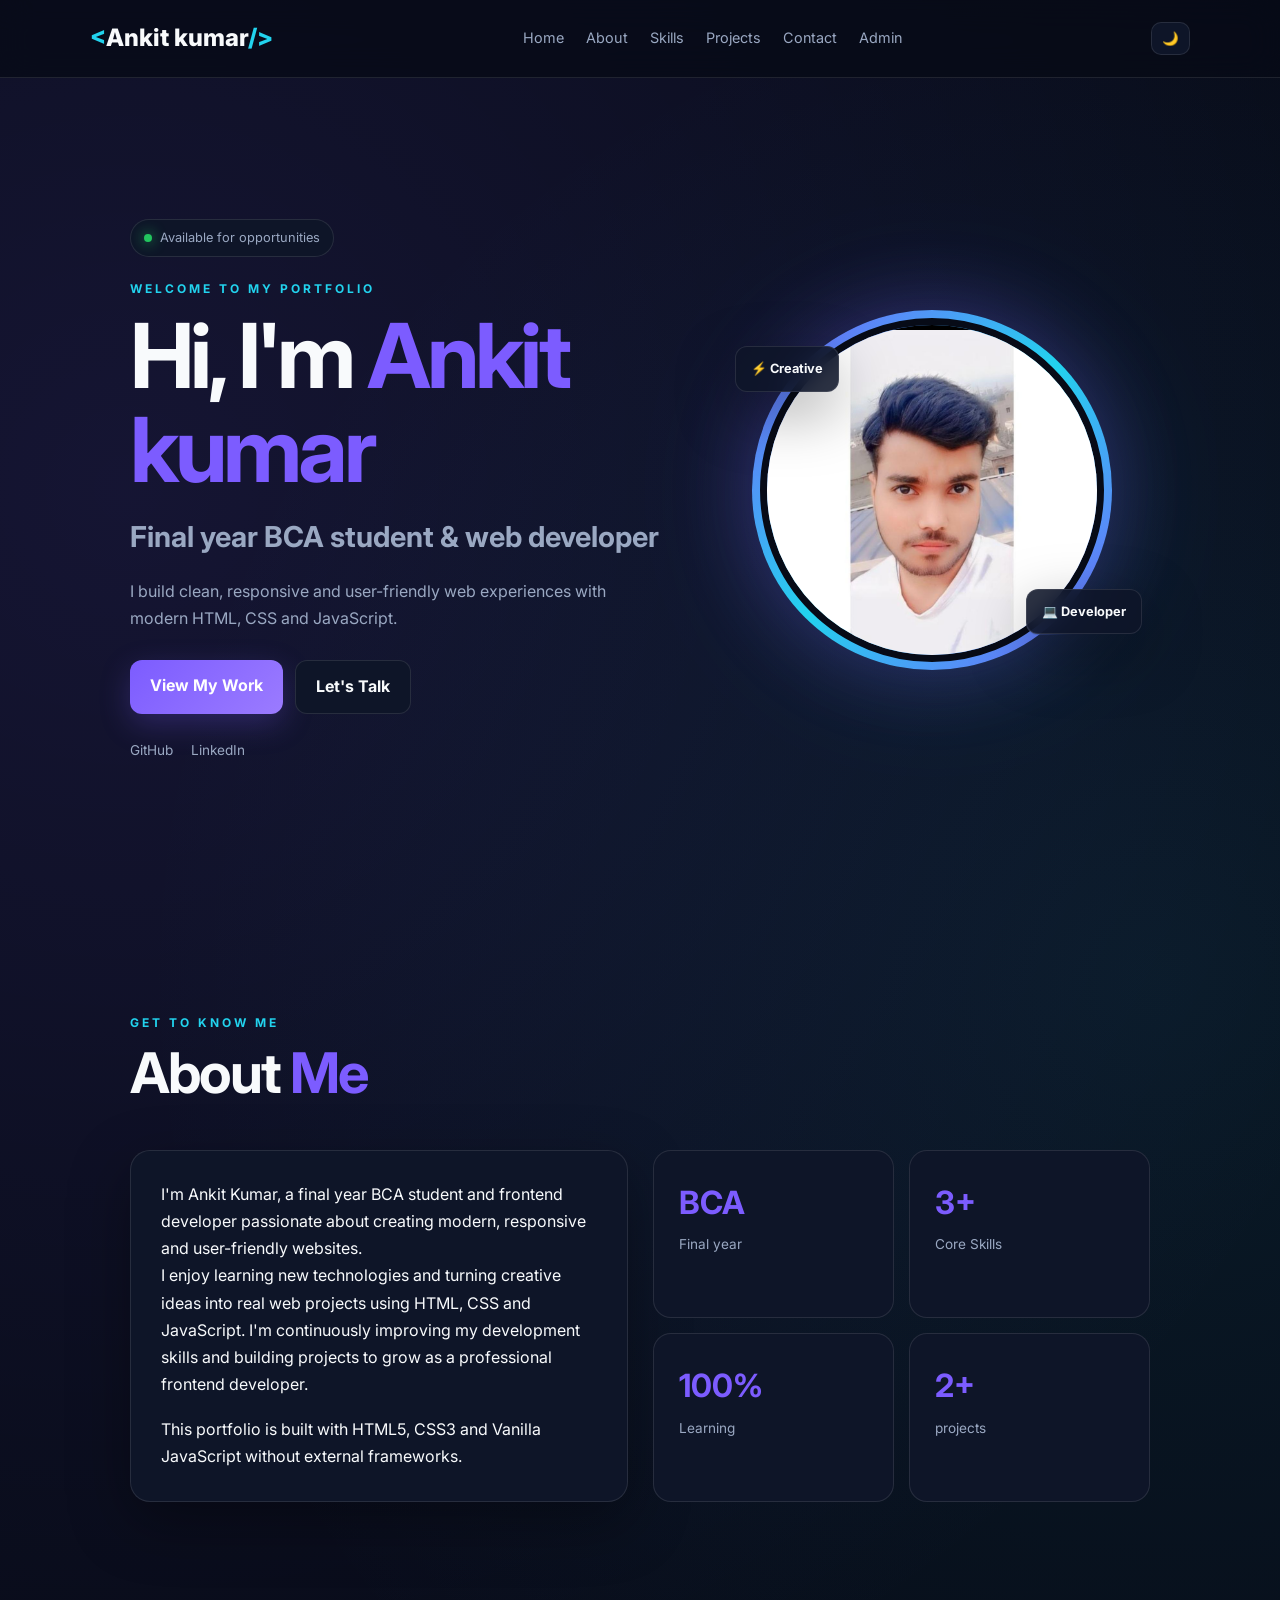
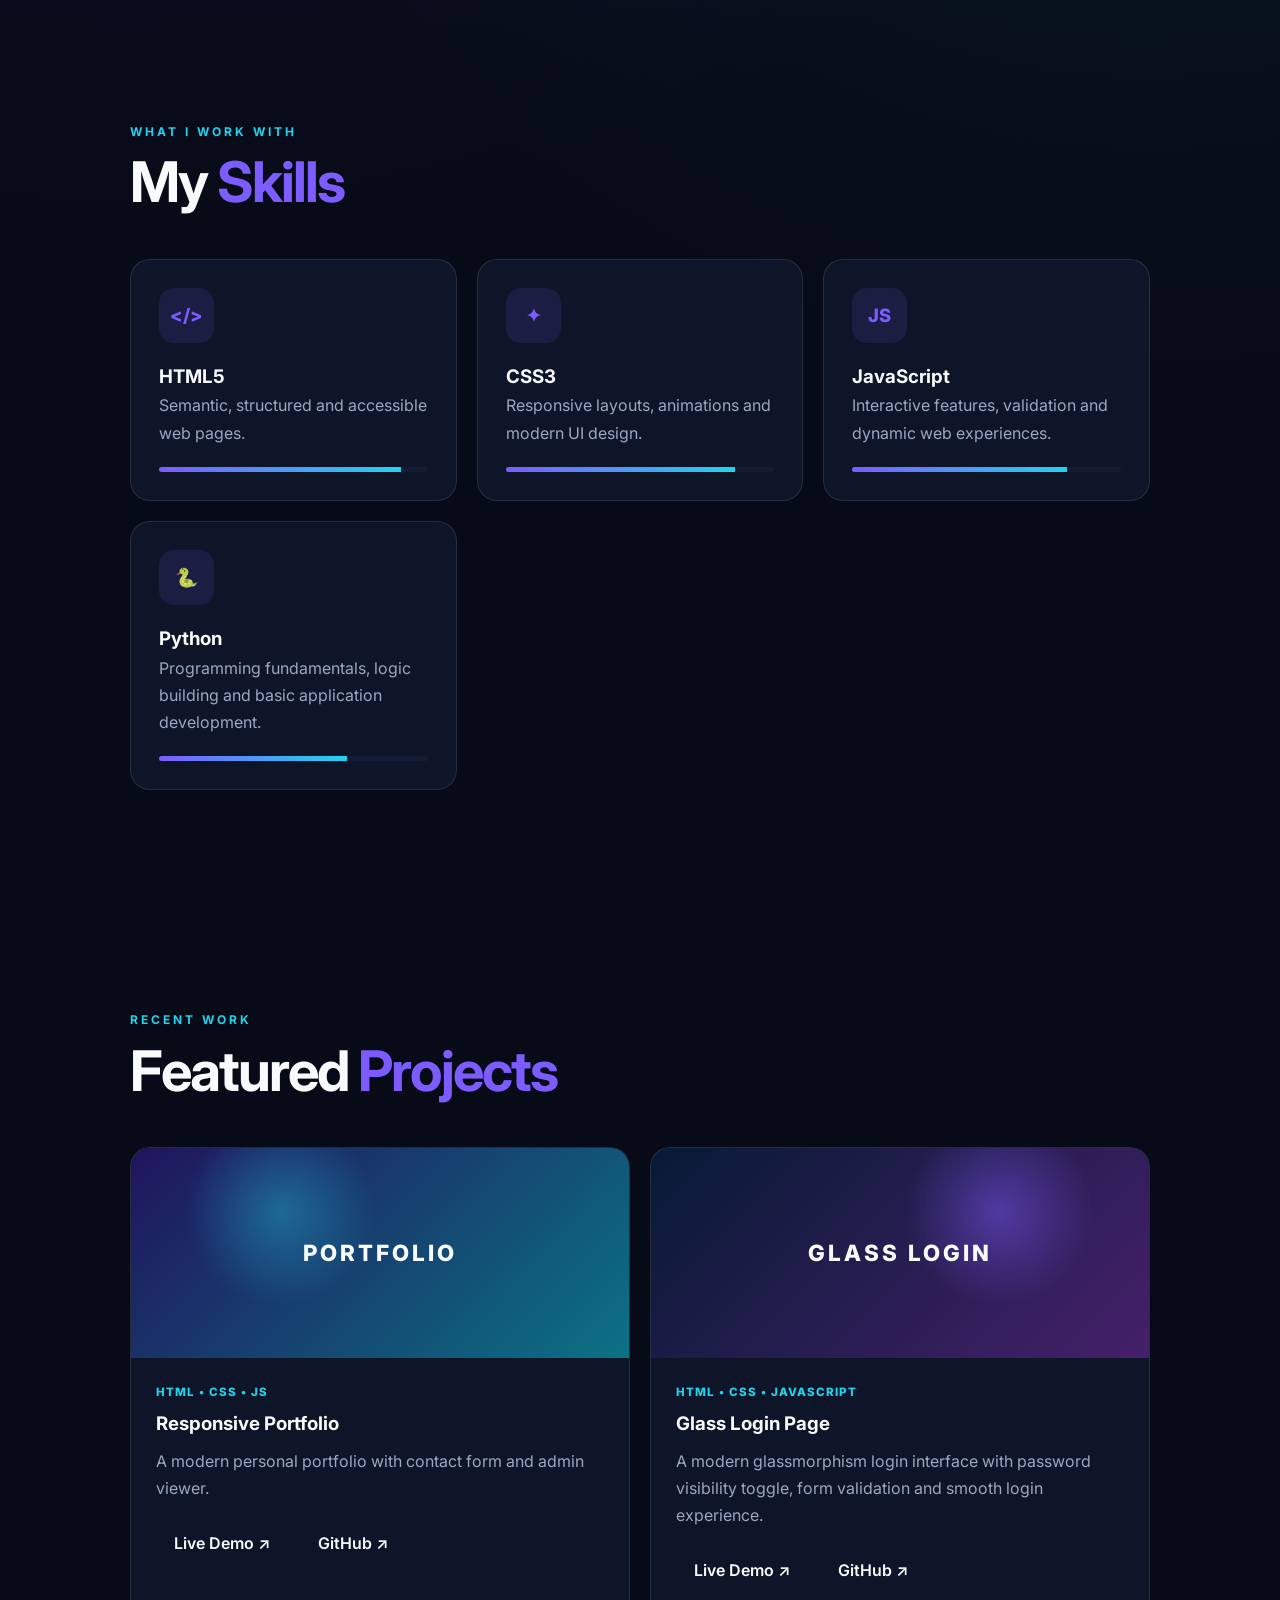
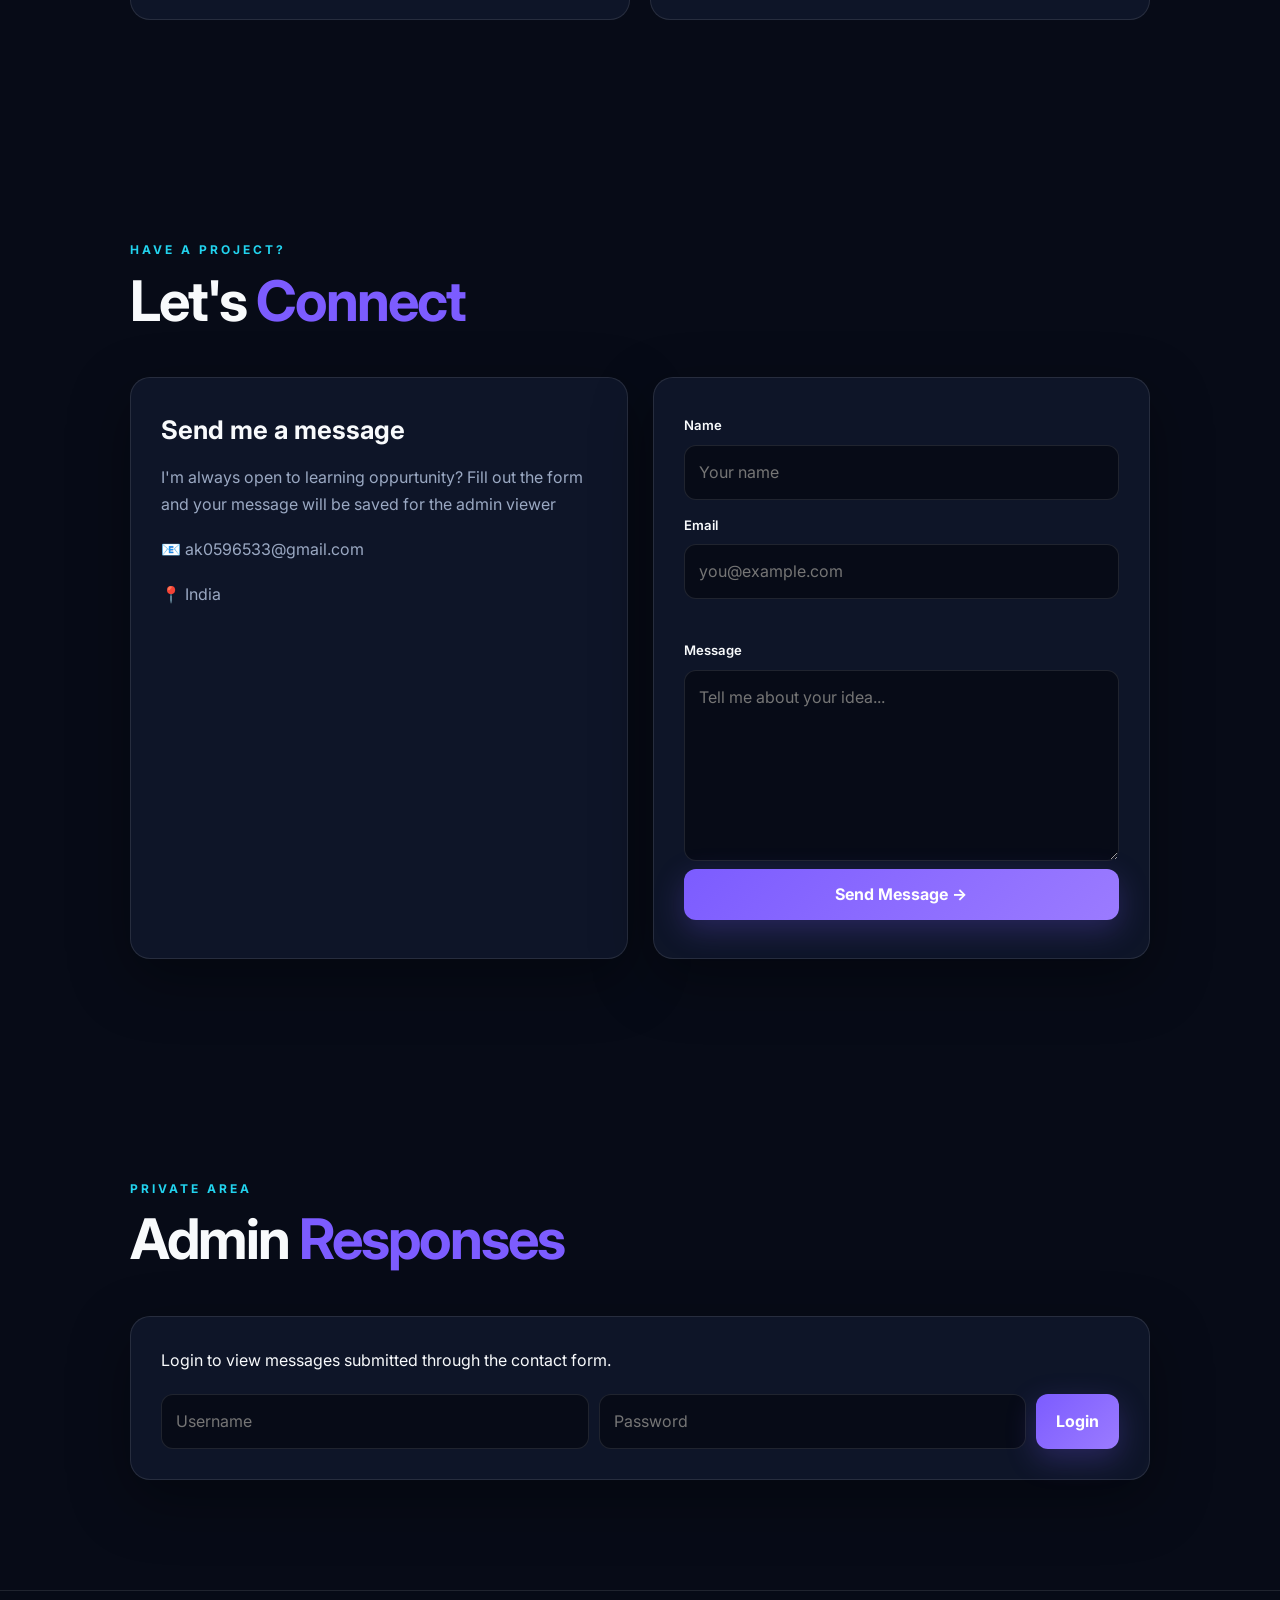
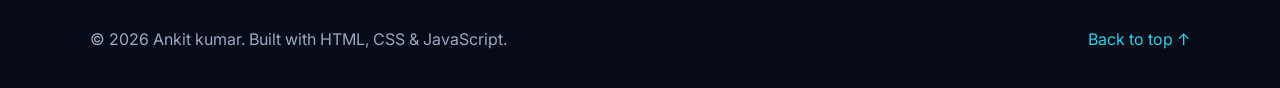
==== index.html @ 6ed2fd3e "Fix HTML encoding issues in index.html" ====
<!DOCTYPE html>
<html lang="en">
<head>
  <meta charset="UTF-8">
  <meta name="viewport" content="width=device-width, initial-scale=1.0">
  <meta name="description" content="Professional personal portfolio website">
  <title>Ankit's | Portfolio</title>

  <link rel="preconnect" href="https://fonts.googleapis.com">
  <link rel="preconnect" href="https://fonts.gstatic.com" crossorigin>

  <link href="https://fonts.googleapis.com/css2?family=Inter:wght@400;500;600;700;800&display=swap" rel="stylesheet">

  <link rel="stylesheet" href="style.css">
</head>

<body>

  <div class="progress-bar" id="progressBar"></div>

  <!-- NAVBAR -->
  <header class="navbar">

    <a href="#home" class="logo">
      <span>&lt;</span>Ankit kumar<span>/&gt;</span>
    </a>

    <nav id="navMenu">
      <a href="#home">Home</a>
      <a href="#about">About</a>
      <a href="#skills">Skills</a>
      <a href="#projects">Projects</a>
      <a href="#contact">Contact</a>
      <a href="#admin">Admin</a>
    </nav>

    <div class="nav-actions">
      <button id="themeToggle" class="icon-btn">🌙</button>
      <button id="menuToggle" class="menu-btn">☰</button>
    </div>

  </header>


  <main>

    <!-- HERO -->
    <section id="home" class="hero section-reveal">

      <div class="hero-content">

        <div class="status-pill">
          <span></span>
          Available for opportunities
        </div>

        <p class="eyebrow">
          WELCOME TO MY PORTFOLIO
        </p>

        <h1>
          Hi, I'm <span>Ankit kumar</span>
        </h1>

        <h2>
          Final year BCA student & web developer
        </h2>

        <p class="hero-text">
          I build clean, responsive and user-friendly web experiences
          with modern HTML, CSS and JavaScript.
        </p>

        <div class="hero-buttons">

          <a href="#projects" class="btn primary">
            View My Work
          </a>

          <a href="#contact" class="btn secondary">
            Let's Talk
          </a>

        </div>

        <div class="socials">
          <a href="https://github.com/ak0596533-ux" target="_blank" rel="noopener noreferrer">
    GitHub
  </a>

  <a href="https://www.linkedin.com/in/ankit-kumar-90a5982a2/" target="_blank" rel="noopener noreferrer">
    LinkedIn
  </a>
        </div>

      </div>


      <!-- PROFILE IMAGE -->
      <div class="hero-image-wrap">

        <div class="glow"></div>

        <div class="image-ring">

          <img
            src="profile.jpeg"
            alt="Profile photo"
            onerror="this.style.display='none';this.parentElement.classList.add('photo-placeholder')"
          >

          <div class="placeholder-text">
            YOUR<br>PHOTO
          </div>

        </div>

        <div class="floating-card card-one">
          ⚡ Creative
        </div>

        <div class="floating-card card-two">
          💻 Developer
        </div>

      </div>

    </section>


    <!-- ABOUT -->
    <section id="about" class="section section-reveal">

      <div class="section-heading">

        <p class="eyebrow">
          GET TO KNOW ME
        </p>

        <h2>
          About <span>Me</span>
        </h2>

      </div>


      <div class="about-grid">

        <div class="about-card">

          <p>
            I'm Ankit Kumar, a final year BCA student and frontend
  developer passionate about creating modern, responsive
  and user-friendly websites.
          </p>
             I enjoy learning new technologies and turning creative
  ideas into real web projects using HTML, CSS and
  JavaScript. I'm continuously improving my development
  skills and building projects to grow as a professional
  frontend developer.
          <p>
            This portfolio is built with HTML5, CSS3 and Vanilla
            JavaScript without external frameworks.
          </p>

        </div>


        <div class="stats">

          <div class="stat-card">
            <strong>BCA</strong>
            <span>Final year</span>
          </div>

          <div class="stat-card">
            <strong>3+</strong>
            <span>Core Skills</span>
          </div>

          <div class="stat-card">
            <strong>100%</strong>
            <span>Learning</span>
          </div>

          <div class="stat-card">
            <strong>2+</strong>
            <span>projects</span>
          </div>

        </div>

      </div>

    </section>


    <!-- SKILLS -->
    <section id="skills" class="section section-reveal">

      <div class="section-heading">

        <p class="eyebrow">
          WHAT I WORK WITH
        </p>

        <h2>
          My <span>Skills</span>
        </h2>

      </div>


      <div class="skills-grid">

  <article class="skill-card">

    <div class="skill-icon">
      &lt;/&gt;
    </div>

    <h3>HTML5</h3>

    <p>
      Semantic, structured and accessible web pages.
    </p>

    <div class="skill-bar">
      <span style="width:90%"></span>
    </div>

  </article>


  <article class="skill-card">

    <div class="skill-icon">
      ✦
    </div>

    <h3>CSS3</h3>

    <p>
      Responsive layouts, animations and modern UI design.
    </p>

    <div class="skill-bar">
      <span style="width:85%"></span>
    </div>

  </article>


  <article class="skill-card">

    <div class="skill-icon">
      JS
    </div>

    <h3>JavaScript</h3>

    <p>
      Interactive features, validation and dynamic web experiences.
    </p>

    <div class="skill-bar">
      <span style="width:80%"></span>
    </div>

  </article>


  <article class="skill-card">

    <div class="skill-icon">
      🐍
    </div>

    <h3>Python</h3>

    <p>
      Programming fundamentals, logic building and basic application development.
    </p>

    <div class="skill-bar">
      <span style="width:70%"></span>
    </div>


</article>

      </div>

    </section>


    <!-- PROJECTS -->
    <section id="projects" class="section section-reveal">

      <div class="section-heading">

        <p class="eyebrow">
          RECENT WORK
        </p>

        <h2>
          Featured <span>Projects</span>
        </h2>

      </div>


      <div class="projects-grid">

        <article class="project-card">

          <div class="project-visual portfolio-visual">
            <span>PORTFOLIO</span>
          </div>

          <div class="project-info">

            <p class="project-tag">
              HTML • CSS • JS
            </p>

            <h3>
              Responsive Portfolio
            </h3>

            <p>
              A modern personal portfolio with contact form
              and admin viewer.
            </p>
            <div class="project-links">
  <a href="Glass-login/index.html" class="project-btn">Live Demo ↗</a>
  <a href="https://github.com/ak0596533-ux" class="project-btn">GitHub ↗</a>
</div>

          </div>

        </article>


        <article class="project-card">

  <div class="project-visual contact-visual">
    <span>GLASS LOGIN</span>
  </div>

  <div class="project-info">

    <p class="project-tag">
      HTML • CSS • JAVASCRIPT
    </p>

    <h3>
      Glass Login Page
    </h3>

    <p>
      A modern glassmorphism login interface with
      password visibility toggle, form validation
      and smooth login experience.
    </p>
    <div class="project-links">
  <a href="Glass-login/index.html" class="project-btn">Live Demo ↗</a>
  <a href="https://github.com/ak0596533-ux" class="project-btn">GitHub ↗</a>
</div>

  </div>
        </article>

      </div>

    </section>


    <!-- CONTACT -->
    <section id="contact" class="section section-reveal">

      <div class="section-heading">

        <p class="eyebrow">
          HAVE A PROJECT?
        </p>

        <h2>
          Let's <span>Connect</span>
        </h2>

      </div>


      <div class="contact-grid">

        <div class="contact-copy">

          <h3>
            Send me a message
          </h3>

          <p>
            I'm always open to learning oppurtunity?
            Fill out the form and your message will be
            saved for the admin viewer
            
            
          </p>

          <div class="contact-detail">
            📧 ak0596533@gmail.com
          </div>

          <div class="contact-detail">
            📍 India
          </div>

        </div>


        <form id="contactForm" class="contact-form">

          <label for="name">
            Name
          </label>

          <input
            id="name"
            type="text"
            placeholder="Your name"
            required
          >


          <label for="email">
            Email
          </label>

          <input
            id="email"
            type="email"
            placeholder="you@example.com"
            required
          >

          <small id="emailError"></small>


          <label for="message">
            Message
          </label>

          <textarea
            id="message"
            rows="6"
            placeholder="Tell me about your idea..."
            required
          ></textarea>


          <button
            class="btn primary"
            type="submit"
          >
            Send Message →
          </button>

          <p
            id="formStatus"
            class="status-message"
          ></p>

        </form>

      </div>

    </section>


    <!-- ADMIN -->
    <section id="admin" class="section section-reveal">

      <div class="section-heading">

        <p class="eyebrow">
          PRIVATE AREA
        </p>

        <h2>
          Admin <span>Responses</span>
        </h2>

      </div>


      <div id="loginBox" class="admin-box">

        <p>
          Login to view messages submitted through
          the contact form.
        </p>

        <div class="admin-form">

          <input
            id="username"
            type="text"
            placeholder="Username"
          >

          <input
            id="password"
            type="password"
            placeholder="Password"
          >

          <button
            id="loginBtn"
            class="btn primary"
          >
            Login
          </button>

        </div>

        <p
          id="loginStatus"
          class="status-message"
        ></p>

      </div>


      <div
        id="responses"
        class="responses hidden"
      ></div>

    </section>

  </main>


  <footer>

    <p>
      © 2026 Ankit kumar. Built with HTML, CSS & JavaScript.
    </p>

    <a href="#home">
      Back to top ↑
    </a>

  </footer>


  <script src="script.js"></script>

</body>
</html>
---- style.css ----
* {
  margin: 0;
  padding: 0;
  box-sizing: border-box;
}


:root {

  --bg: #070b17;
  --surface: #0e1528;
  --surface2: #121c34;

  --text: #f8fafc;
  --muted: #9aa8c2;

  --primary: #7c5cff;
  --secondary: #22d3ee;

  --border: rgba(255,255,255,.10);

  --shadow:
    0 20px 60px rgba(0,0,0,.35);

}


body.light {

  --bg: #f5f7fb;
  --surface: #ffffff;
  --surface2: #eef2ff;

  --text: #172033;
  --muted: #64748b;

  --border: rgba(15,23,42,.10);

  --shadow:
    0 20px 60px rgba(15,23,42,.12);

}


html {
  scroll-behavior: smooth;
}


body {

  font-family:
    "Inter",
    Arial,
    sans-serif;

  background:

    radial-gradient(
      circle at 10% 10%,
      rgba(124,92,255,.12),
      transparent 30%
    ),

    radial-gradient(
      circle at 90% 20%,
      rgba(34,211,238,.08),
      transparent 25%
    ),

    var(--bg);

  color: var(--text);

  line-height: 1.7;

  overflow-x: hidden;

}


a {
  color: inherit;
}


/* PROGRESS BAR */

.progress-bar {

  position: fixed;

  top: 0;
  left: 0;

  height: 3px;

  width: 0;

  background:
    linear-gradient(
      90deg,
      var(--primary),
      var(--secondary)
    );

  z-index: 1000;

}


/* NAVBAR */

.navbar {

  position: sticky;

  top: 0;

  z-index: 100;

  display: flex;

  align-items: center;

  justify-content: space-between;

  gap: 25px;

  padding: 18px 7%;

  background:
    rgba(7,11,23,.78);

  backdrop-filter:
    blur(16px);

  border-bottom:
    1px solid var(--border);

}


.light .navbar {

  background:
    rgba(255,255,255,.82);

}


.logo {

  text-decoration: none;

  font-size: 1.5rem;

  font-weight: 800;

}


.logo span {
  color: var(--secondary);
}


nav {

  display: flex;

  gap: 22px;

}


nav a {

  text-decoration: none;

  color: var(--muted);

  font-size: .9rem;

  transition: .25s;

}


nav a:hover,
nav a.active {

  color: var(--text);

}


.nav-actions {

  display: flex;

  gap: 8px;

}


.icon-btn,
.menu-btn {

  border:
    1px solid var(--border);

  background:
    var(--surface);

  color:
    var(--text);

  border-radius:
    10px;

  padding:
    8px 10px;

  cursor:
    pointer;

}


.menu-btn {
  display: none;
}


/* HERO */

.hero {

  min-height:
    calc(100vh - 75px);

  max-width:
    1200px;

  margin:
    auto;

  padding:
    80px 7%;

  display:
    grid;

  grid-template-columns:
    1.1fr .9fr;

  align-items:
    center;

  gap:
    50px;

}


.status-pill {

  display:
    inline-flex;

  align-items:
    center;

  gap:
    8px;

  padding:
    7px 13px;

  border:
    1px solid var(--border);

  border-radius:
    999px;

  background:
    var(--surface);

  color:
    var(--muted);

  font-size:
    .8rem;

  margin-bottom:
    22px;

}


.status-pill span {

  width:
    8px;

  height:
    8px;

  border-radius:
    50%;

  background:
    #22c55e;

  box-shadow:
    0 0 14px #22c55e;

  animation:
    pulse 1.5s infinite;

}


.eyebrow {

  color:
    var(--secondary);

  font-size:
    .75rem;

  font-weight:
    700;

  letter-spacing:
    3px;

  margin-bottom:
    10px;

}


.hero h1 {

  font-size:
    clamp(2.8rem,7vw,5.8rem);

  line-height:
    1.05;

  letter-spacing:
    -4px;

}


.hero h1 span,
.section-heading h2 span {

  color:
    var(--primary);

}


.hero h2 {

  color:
    var(--muted);

  font-size:
    clamp(1.2rem,2.5vw,1.8rem);

  margin:
    16px 0;

}


.hero-text {

  max-width:
    650px;

  color:
    var(--muted);

}


.hero-buttons {

  display:
    flex;

  gap:
    12px;

  flex-wrap:
    wrap;

  margin-top:
    28px;

}


.btn {

  display:
    inline-block;

  border:
    0;

  border-radius:
    12px;

  padding:
    12px 20px;

  font:
    inherit;

  font-weight:
    700;

  text-decoration:
    none;

  cursor:
    pointer;

  transition:
    .25s;

}


.btn:hover {

  transform:
    translateY(-3px);

}


.btn.primary {

  color:
    white;

  background:
    linear-gradient(
      135deg,
      var(--primary),
      #9b7bff
    );

  box-shadow:
    0 10px 30px
    rgba(124,92,255,.25);

}


.btn.secondary {

  border:
    1px solid var(--border);

  background:
    var(--surface);

}


.socials {

  display:
    flex;

  gap:
    18px;

  margin-top:
    25px;

}


.socials a {

  color:
    var(--muted);

  text-decoration:
    none;

  font-size:
    .85rem;

}


.socials a:hover {

  color:
    var(--secondary);

}


/* PROFILE IMAGE */

.hero-image-wrap {

  position:
    relative;

  display:
    grid;

  place-items:
    center;

  min-height:
    450px;

}


.glow {

  position:
    absolute;

  width:
    310px;

  height:
    310px;

  border-radius:
    50%;

  background:
    linear-gradient(
      135deg,
      var(--primary),
      var(--secondary)
    );

  filter:
    blur(75px);

  opacity:
    .25;

  animation:
    float 5s ease-in-out infinite;

}


.image-ring {

  width:
    min(360px,75vw);

  height:
    min(360px,75vw);

  padding:
    8px;

  border-radius:
    50%;

  position:
    relative;

  z-index:
    2;

  background:
    linear-gradient(
      135deg,
      var(--primary),
      var(--secondary),
      var(--primary)
    );

  animation:
    float 5s ease-in-out infinite;

  box-shadow:
    0 0 80px
    rgba(124,92,255,.25);

}


.image-ring img {

  width:
    100%;

  height:
    100%;

  display:
    block;

  object-fit:
    cover;

  border-radius:
    50%;

  border:
    7px solid var(--bg);

}


.placeholder-text {

  display:
    none;

  height:
    100%;

  border-radius:
    50%;

  background:
    var(--surface);

  color:
    var(--muted);

  place-items:
    center;

  text-align:
    center;

  font-weight:
    800;

  letter-spacing:
    2px;

}


.photo-placeholder .placeholder-text {
  display: grid;
}


.floating-card {

  position:
    absolute;

  z-index:
    4;

  padding:
    11px 15px;

  border:
    1px solid var(--border);

  border-radius:
    12px;

  background:
    rgba(14,21,40,.88);

  backdrop-filter:
    blur(10px);

  box-shadow:
    var(--shadow);

  font-size:
    .8rem;

  font-weight:
    700;

}


.card-one {

  left:
    5%;

  top:
    18%;

  animation:
    float 4s ease-in-out infinite;

}


.card-two {

  right:
    2%;

  bottom:
    18%;

  animation:
    float 4s 1s ease-in-out infinite;

}


/* SECTIONS */

.section {

  max-width:
    1200px;

  margin:
    auto;

  padding:
    110px 7%;

}


.section-heading {

  margin-bottom:
    45px;

}


.section-heading h2 {

  font-size:
    clamp(2rem,5vw,3.5rem);

  line-height:
    1.1;

  letter-spacing:
    -2px;

}


/* ABOUT */

.about-grid,
.contact-grid {

  display:
    grid;

  grid-template-columns:
    1fr 1fr;

  gap:
    25px;

}


.about-card,
.contact-copy,
.contact-form,
.admin-box {

  padding:
    30px;

  border:
    1px solid var(--border);

  background:
    var(--surface);

  border-radius:
    20px;

  box-shadow:
    var(--shadow);

}


.about-card p + p {

  margin-top:
    18px;

}


.stats {

  display:
    grid;

  grid-template-columns:
    1fr 1fr;

  gap:
    15px;

}


.stat-card {

  padding:
    25px;

  border:
    1px solid var(--border);

  border-radius:
    18px;

  background:
    var(--surface);

}


.stat-card strong {

  display:
    block;

  color:
    var(--primary);

  font-size:
    2rem;

}


.stat-card span {

  color:
    var(--muted);

  font-size:
    .85rem;

}


/* SKILLS */

.skills-grid {

  display:
    grid;

  grid-template-columns:
    repeat(3,1fr);

  gap:
    20px;

}


.skill-card {

  padding:
    28px;

  border:
    1px solid var(--border);

  background:
    var(--surface);

  border-radius:
    20px;

  transition:
    .3s;

}


.skill-card:hover {

  transform:
    translateY(-8px);

  border-color:
    rgba(124,92,255,.55);

}


.skill-icon {

  width:
    55px;

  height:
    55px;

  display:
    grid;

  place-items:
    center;

  border-radius:
    15px;

  background:
    rgba(124,92,255,.12);

  color:
    var(--primary);

  font-weight:
    800;

  font-size:
    1.15rem;

  margin-bottom:
    18px;

}


.skill-card p {

  color:
    var(--muted);

}


.skill-bar {

  height:
    5px;

  background:
    var(--surface2);

  border-radius:
    99px;

  margin-top:
    20px;

  overflow:
    hidden;

}


.skill-bar span {

  display:
    block;

  height:
    100%;

  background:
    linear-gradient(
      90deg,
      var(--primary),
      var(--secondary)
    );

  transform-origin:
    left;

  animation:
    growBar 1.5s ease both;

}


/* PROJECTS */

.projects-grid {

  display:
    grid;

  grid-template-columns:
    repeat(2,1fr);

  gap:
    20px;

}


.project-card {

  border:
    1px solid var(--border);

  background:
    var(--surface);

  border-radius:
    20px;

  overflow:
    hidden;

  transition:
    .3s;

}


.project-card:hover {

  transform:
    translateY(-8px);

  border-color:
    rgba(124,92,255,.55);

}


.project-visual {

  height:
    210px;

  display:
    grid;

  place-items:
    center;

  font-size:
    1.4rem;

  font-weight:
    800;

  letter-spacing:
    3px;

}


.portfolio-visual {

  background:
    radial-gradient(
      circle at 30% 30%,
      rgba(34,211,238,.35),
      transparent 25%
    ),
    linear-gradient(
      135deg,
      #20145c,
      #0b7285
    );

}


.contact-visual {

  background:
    radial-gradient(
      circle at 70% 30%,
      rgba(124,92,255,.45),
      transparent 25%
    ),
    linear-gradient(
      135deg,
      #071a35,
      #45206b
    );

}


.project-info {

  padding:
    25px;

}


.project-info h3 {

  margin:
    5px 0 8px;

}


.project-info p {

  color:
    var(--muted);

}


.project-tag {

  color:
    var(--secondary) !important;

  font-size:
    .72rem;

  font-weight:
    800;

  letter-spacing:
    1px;

}


/* CONTACT */

.contact-copy h3 {

  font-size:
    1.6rem;

  margin-bottom:
    12px;

}


.contact-copy p {

  color:
    var(--muted);

}


.contact-detail {

  margin-top:
    18px;

  color:
    var(--muted);

}


.contact-form {

  display:
    grid;

  gap:
    8px;

}


.contact-form label {

  font-size:
    .82rem;

  font-weight:
    600;

  margin-top:
    6px;

}


input,
textarea {

  width:
    100%;

  border:
    1px solid var(--border);

  border-radius:
    12px;

  padding:
    13px 14px;

  outline:
    none;

  background:
    var(--bg);

  color:
    var(--text);

  font:
    inherit;

}


input:focus,
textarea:focus {

  border-color:
    var(--primary);

  box-shadow:
    0 0 0 3px
    rgba(124,92,255,.12);

}


#emailError {

  color:
    #f87171;

  min-height:
    18px;

}


.status-message {

  color:
    var(--secondary);

}


/* ADMIN */

.admin-form {

  display:
    grid;

  grid-template-columns:
    1fr 1fr auto;

  gap:
    10px;

  margin-top:
    20px;

}


.admin-box small {

  color:
    var(--muted);

}


.hidden {

  display:
    none !important;

}


.response {

  padding:
    20px;

  margin-bottom:
    14px;

  border:
    1px solid var(--border);

  border-radius:
    16px;

  background:
    var(--surface);

}


.response h3 {

  color:
    var(--primary);

}


.response small {

  color:
    var(--muted);

}


/* FOOTER */

footer {

  padding:
    35px 7%;

  border-top:
    1px solid var(--border);

  display:
    flex;

  justify-content:
    space-between;

  gap:
    20px;

  color:
    var(--muted);

}


footer a {

  color:
    var(--secondary);

  text-decoration:
    none;

}


/* SCROLL ANIMATION */

.section-reveal {

  opacity:
    0;

  transform:
    translateY(30px);

  transition:
    opacity .8s ease,
    transform .8s ease;

}


.section-reveal.visible {

  opacity:
    1;

  transform:
    translateY(0);

}


/* ANIMATIONS */

@keyframes float {

  0%,100% {
    transform: translateY(0);
  }

  50% {
    transform: translateY(-15px);
  }

}


@keyframes pulse {

  50% {
    transform: scale(1.5);
    opacity: .5;
  }

}


@keyframes growBar {

  from {
    transform: scaleX(0);
  }

  to {
    transform: scaleX(1);
  }

}


/* TABLET */

@media(max-width:850px) {

  .hero,
  .about-grid,
  .contact-grid {

    grid-template-columns:
      1fr;

  }

  .hero {

    text-align:
      center;

  }

  .hero-buttons,
  .socials {

    justify-content:
      center;

  }

  .hero-image-wrap {

    min-height:
      380px;

  }

  .skills-grid {

    grid-template-columns:
      1fr;

  }

  .admin-form {

    grid-template-columns:
      1fr;

  }

}


/* MOBILE */

@media(max-width:700px) {

  .navbar {

    flex-wrap:
      wrap;

  }

  .menu-btn {

    display:
      block;

  }

  nav {

    display:
      none;

    width:
      100%;

    flex-direction:
      column;

    padding:
      12px 0;

  }

  nav.open {

    display:
      flex;

  }

  .projects-grid {

    grid-template-columns:
      1fr;

  }

  .hero h1 {

    letter-spacing:
      -2px;

  }

  footer {

    flex-direction:
      column;

    text-align:
      center;

  }

}
.project-links {
  display: flex;
  gap: 12px;
  margin-top: 18px;
  flex-wrap: wrap;
}

.project-btn {
  display: inline-block;
  padding: 10px 18px;
  border-radius: 10px;
  text-decoration: none;
  font-weight: 600;
  transition: transform 0.2s ease, opacity 0.2s ease;
}

.project-btn:hover {
  transform: translateY(-2px);
  opacity: 0.85;
}
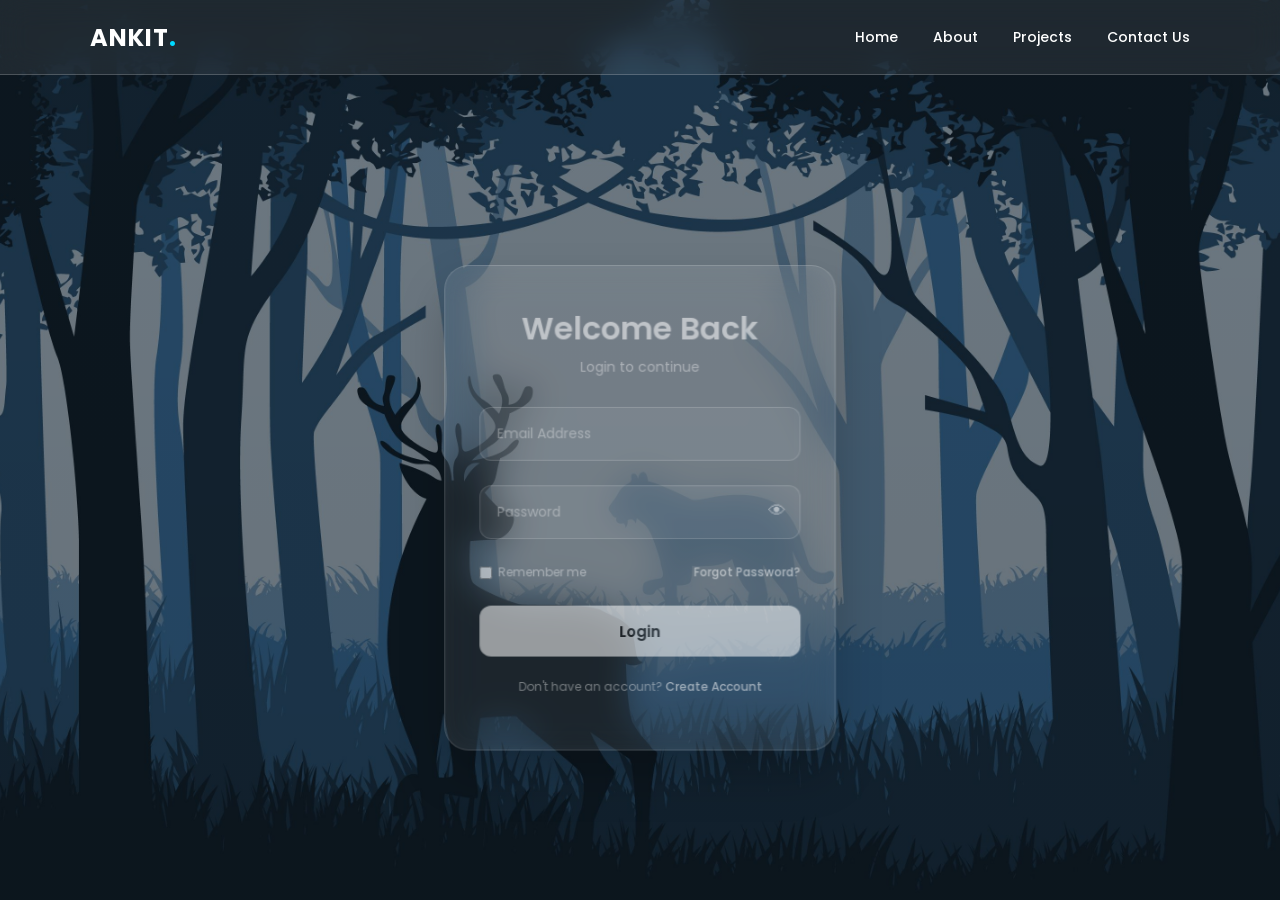
==== commit 0c46e481: "Set login page as homepage" ====
--- a/index.html
+++ b/index.html
@@ -1,561 +1,11 @@
 <!DOCTYPE html>
 <html lang="en">
 <head>
-  <meta charset="UTF-8">
-  <meta name="viewport" content="width=device-width, initial-scale=1.0">
-  <meta name="description" content="Professional personal portfolio website">
-  <title>Ankit's | Portfolio</title>
-
-  <link rel="preconnect" href="https://fonts.googleapis.com">
-  <link rel="preconnect" href="https://fonts.gstatic.com" crossorigin>
-
-  <link href="https://fonts.googleapis.com/css2?family=Inter:wght@400;500;600;700;800&display=swap" rel="stylesheet">
-
-  <link rel="stylesheet" href="style.css">
+    <meta charset="UTF-8">
+    <meta name="viewport" content="width=device-width, initial-scale=1.0">
+    <meta http-equiv="refresh" content="0; url=glass-login/index.html">
+    <title>Ankit Kumar</title>
 </head>
-
 <body>
-
-  <div class="progress-bar" id="progressBar"></div>
-
-  <!-- NAVBAR -->
-  <header class="navbar">
-
-    <a href="#home" class="logo">
-      <span>&lt;</span>Ankit kumar<span>/&gt;</span>
-    </a>
-
-    <nav id="navMenu">
-      <a href="#home">Home</a>
-      <a href="#about">About</a>
-      <a href="#skills">Skills</a>
-      <a href="#projects">Projects</a>
-      <a href="#contact">Contact</a>
-      <a href="#admin">Admin</a>
-    </nav>
-
-    <div class="nav-actions">
-      <button id="themeToggle" class="icon-btn">🌙</button>
-      <button id="menuToggle" class="menu-btn">☰</button>
-    </div>
-
-  </header>
-
-
-  <main>
-
-    <!-- HERO -->
-    <section id="home" class="hero section-reveal">
-
-      <div class="hero-content">
-
-        <div class="status-pill">
-          <span></span>
-          Available for opportunities
-        </div>
-
-        <p class="eyebrow">
-          WELCOME TO MY PORTFOLIO
-        </p>
-
-        <h1>
-          Hi, I'm <span>Ankit kumar</span>
-        </h1>
-
-        <h2>
-          Final year BCA student & web developer
-        </h2>
-
-        <p class="hero-text">
-          I build clean, responsive and user-friendly web experiences
-          with modern HTML, CSS and JavaScript.
-        </p>
-
-        <div class="hero-buttons">
-
-          <a href="#projects" class="btn primary">
-            View My Work
-          </a>
-
-          <a href="#contact" class="btn secondary">
-            Let's Talk
-          </a>
-
-        </div>
-
-        <div class="socials">
-          <a href="https://github.com/ak0596533-ux" target="_blank" rel="noopener noreferrer">
-    GitHub
-  </a>
-
-  <a href="https://www.linkedin.com/in/ankit-kumar-90a5982a2/" target="_blank" rel="noopener noreferrer">
-    LinkedIn
-  </a>
-        </div>
-
-      </div>
-
-
-      <!-- PROFILE IMAGE -->
-      <div class="hero-image-wrap">
-
-        <div class="glow"></div>
-
-        <div class="image-ring">
-
-          <img
-            src="profile.jpeg"
-            alt="Profile photo"
-            onerror="this.style.display='none';this.parentElement.classList.add('photo-placeholder')"
-          >
-
-          <div class="placeholder-text">
-            YOUR<br>PHOTO
-          </div>
-
-        </div>
-
-        <div class="floating-card card-one">
-          ⚡ Creative
-        </div>
-
-        <div class="floating-card card-two">
-          💻 Developer
-        </div>
-
-      </div>
-
-    </section>
-
-
-    <!-- ABOUT -->
-    <section id="about" class="section section-reveal">
-
-      <div class="section-heading">
-
-        <p class="eyebrow">
-          GET TO KNOW ME
-        </p>
-
-        <h2>
-          About <span>Me</span>
-        </h2>
-
-      </div>
-
-
-      <div class="about-grid">
-
-        <div class="about-card">
-
-          <p>
-            I'm Ankit Kumar, a final year BCA student and frontend
-  developer passionate about creating modern, responsive
-  and user-friendly websites.
-          </p>
-             I enjoy learning new technologies and turning creative
-  ideas into real web projects using HTML, CSS and
-  JavaScript. I'm continuously improving my development
-  skills and building projects to grow as a professional
-  frontend developer.
-          <p>
-            This portfolio is built with HTML5, CSS3 and Vanilla
-            JavaScript without external frameworks.
-          </p>
-
-        </div>
-
-
-        <div class="stats">
-
-          <div class="stat-card">
-            <strong>BCA</strong>
-            <span>Final year</span>
-          </div>
-
-          <div class="stat-card">
-            <strong>3+</strong>
-            <span>Core Skills</span>
-          </div>
-
-          <div class="stat-card">
-            <strong>100%</strong>
-            <span>Learning</span>
-          </div>
-
-          <div class="stat-card">
-            <strong>2+</strong>
-            <span>projects</span>
-          </div>
-
-        </div>
-
-      </div>
-
-    </section>
-
-
-    <!-- SKILLS -->
-    <section id="skills" class="section section-reveal">
-
-      <div class="section-heading">
-
-        <p class="eyebrow">
-          WHAT I WORK WITH
-        </p>
-
-        <h2>
-          My <span>Skills</span>
-        </h2>
-
-      </div>
-
-
-      <div class="skills-grid">
-
-  <article class="skill-card">
-
-    <div class="skill-icon">
-      &lt;/&gt;
-    </div>
-
-    <h3>HTML5</h3>
-
-    <p>
-      Semantic, structured and accessible web pages.
-    </p>
-
-    <div class="skill-bar">
-      <span style="width:90%"></span>
-    </div>
-
-  </article>
-
-
-  <article class="skill-card">
-
-    <div class="skill-icon">
-      ✦
-    </div>
-
-    <h3>CSS3</h3>
-
-    <p>
-      Responsive layouts, animations and modern UI design.
-    </p>
-
-    <div class="skill-bar">
-      <span style="width:85%"></span>
-    </div>
-
-  </article>
-
-
-  <article class="skill-card">
-
-    <div class="skill-icon">
-      JS
-    </div>
-
-    <h3>JavaScript</h3>
-
-    <p>
-      Interactive features, validation and dynamic web experiences.
-    </p>
-
-    <div class="skill-bar">
-      <span style="width:80%"></span>
-    </div>
-
-  </article>
-
-
-  <article class="skill-card">
-
-    <div class="skill-icon">
-      🐍
-    </div>
-
-    <h3>Python</h3>
-
-    <p>
-      Programming fundamentals, logic building and basic application development.
-    </p>
-
-    <div class="skill-bar">
-      <span style="width:70%"></span>
-    </div>
-
-
-</article>
-
-      </div>
-
-    </section>
-
-
-    <!-- PROJECTS -->
-    <section id="projects" class="section section-reveal">
-
-      <div class="section-heading">
-
-        <p class="eyebrow">
-          RECENT WORK
-        </p>
-
-        <h2>
-          Featured <span>Projects</span>
-        </h2>
-
-      </div>
-
-
-      <div class="projects-grid">
-
-        <article class="project-card">
-
-          <div class="project-visual portfolio-visual">
-            <span>PORTFOLIO</span>
-          </div>
-
-          <div class="project-info">
-
-            <p class="project-tag">
-              HTML • CSS • JS
-            </p>
-
-            <h3>
-              Responsive Portfolio
-            </h3>
-
-            <p>
-              A modern personal portfolio with contact form
-              and admin viewer.
-            </p>
-            <div class="project-links">
-  <a href="Glass-login/index.html" class="project-btn">Live Demo ↗</a>
-  <a href="https://github.com/ak0596533-ux" class="project-btn">GitHub ↗</a>
-</div>
-
-          </div>
-
-        </article>
-
-
-        <article class="project-card">
-
-  <div class="project-visual contact-visual">
-    <span>GLASS LOGIN</span>
-  </div>
-
-  <div class="project-info">
-
-    <p class="project-tag">
-      HTML • CSS • JAVASCRIPT
-    </p>
-
-    <h3>
-      Glass Login Page
-    </h3>
-
-    <p>
-      A modern glassmorphism login interface with
-      password visibility toggle, form validation
-      and smooth login experience.
-    </p>
-    <div class="project-links">
-  <a href="Glass-login/index.html" class="project-btn">Live Demo ↗</a>
-  <a href="https://github.com/ak0596533-ux" class="project-btn">GitHub ↗</a>
-</div>
-
-  </div>
-        </article>
-
-      </div>
-
-    </section>
-
-
-    <!-- CONTACT -->
-    <section id="contact" class="section section-reveal">
-
-      <div class="section-heading">
-
-        <p class="eyebrow">
-          HAVE A PROJECT?
-        </p>
-
-        <h2>
-          Let's <span>Connect</span>
-        </h2>
-
-      </div>
-
-
-      <div class="contact-grid">
-
-        <div class="contact-copy">
-
-          <h3>
-            Send me a message
-          </h3>
-
-          <p>
-            I'm always open to learning oppurtunity?
-            Fill out the form and your message will be
-            saved for the admin viewer
-            
-            
-          </p>
-
-          <div class="contact-detail">
-            📧 ak0596533@gmail.com
-          </div>
-
-          <div class="contact-detail">
-            📍 India
-          </div>
-
-        </div>
-
-
-        <form id="contactForm" class="contact-form">
-
-          <label for="name">
-            Name
-          </label>
-
-          <input
-            id="name"
-            type="text"
-            placeholder="Your name"
-            required
-          >
-
-
-          <label for="email">
-            Email
-          </label>
-
-          <input
-            id="email"
-            type="email"
-            placeholder="you@example.com"
-            required
-          >
-
-          <small id="emailError"></small>
-
-
-          <label for="message">
-            Message
-          </label>
-
-          <textarea
-            id="message"
-            rows="6"
-            placeholder="Tell me about your idea..."
-            required
-          ></textarea>
-
-
-          <button
-            class="btn primary"
-            type="submit"
-          >
-            Send Message →
-          </button>
-
-          <p
-            id="formStatus"
-            class="status-message"
-          ></p>
-
-        </form>
-
-      </div>
-
-    </section>
-
-
-    <!-- ADMIN -->
-    <section id="admin" class="section section-reveal">
-
-      <div class="section-heading">
-
-        <p class="eyebrow">
-          PRIVATE AREA
-        </p>
-
-        <h2>
-          Admin <span>Responses</span>
-        </h2>
-
-      </div>
-
-
-      <div id="loginBox" class="admin-box">
-
-        <p>
-          Login to view messages submitted through
-          the contact form.
-        </p>
-
-        <div class="admin-form">
-
-          <input
-            id="username"
-            type="text"
-            placeholder="Username"
-          >
-
-          <input
-            id="password"
-            type="password"
-            placeholder="Password"
-          >
-
-          <button
-            id="loginBtn"
-            class="btn primary"
-          >
-            Login
-          </button>
-
-        </div>
-
-        <p
-          id="loginStatus"
-          class="status-message"
-        ></p>
-
-      </div>
-
-
-      <div
-        id="responses"
-        class="responses hidden"
-      ></div>
-
-    </section>
-
-  </main>
-
-
-  <footer>
-
-    <p>
-      © 2026 Ankit kumar. Built with HTML, CSS & JavaScript.
-    </p>
-
-    <a href="#home">
-      Back to top ↑
-    </a>
-
-  </footer>
-
-
-  <script src="script.js"></script>
-
 </body>
 </html>
